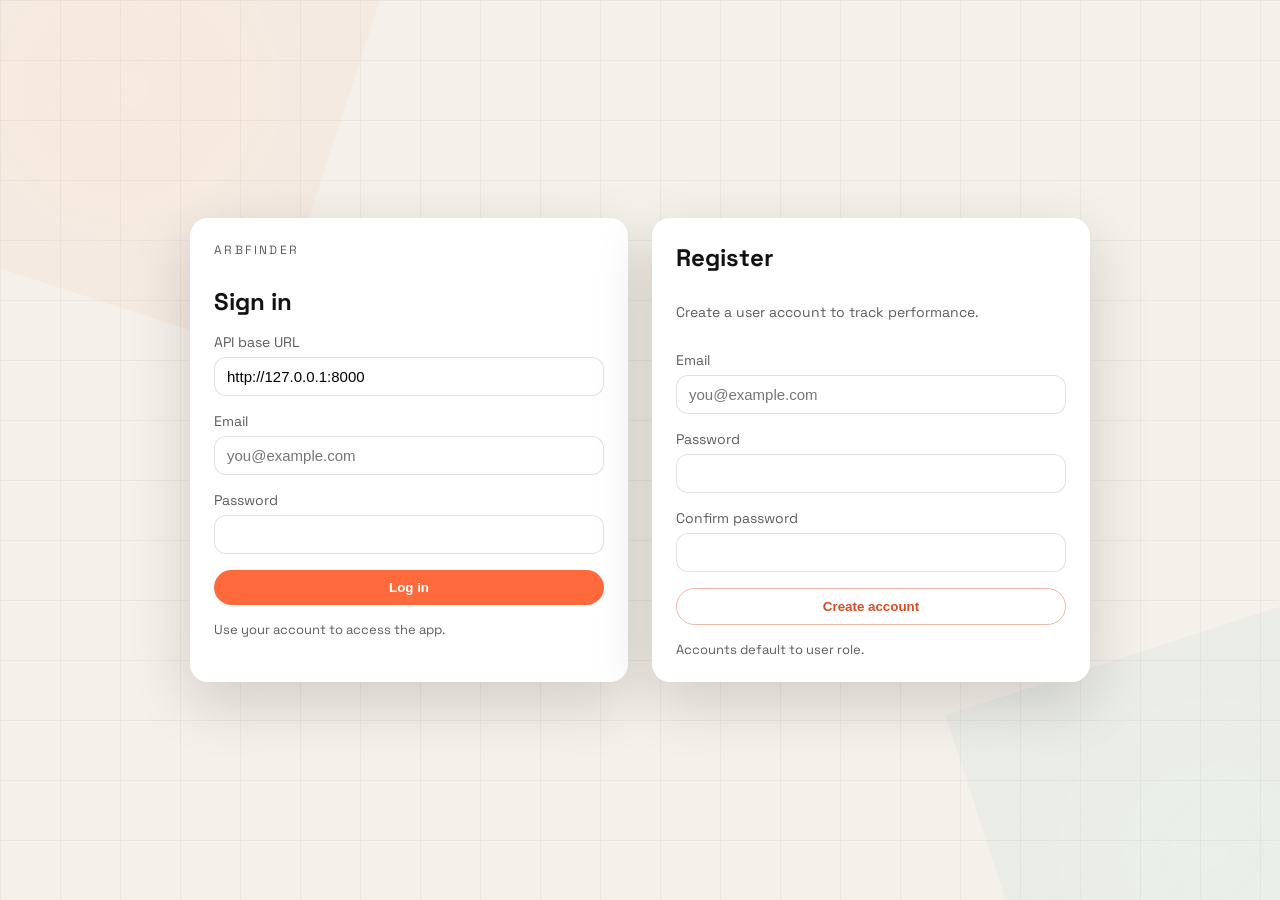
==== frontend/admin.html @ 4b0a1c08 "add render blueprint" ====
<!doctype html>
<html lang="en">
  <head>
    <meta charset="UTF-8" />
    <meta name="viewport" content="width=device-width, initial-scale=1.0" />
    <title>ArbFinder Admin</title>
    <link rel="preconnect" href="https://fonts.googleapis.com" />
    <link rel="preconnect" href="https://fonts.gstatic.com" crossorigin />
    <link
      href="https://fonts.googleapis.com/css2?family=Space+Grotesk:wght@400;500;600;700&display=swap"
      rel="stylesheet"
    />
    <link rel="stylesheet" href="./styles.css" />
  </head>
  <body>
    <div class="backdrop">
      <div class="blob blob--a"></div>
      <div class="blob blob--b"></div>
      <div class="grid-overlay"></div>
    </div>

    <main class="page">
      <header class="hero">
        <div>
          <p class="eyebrow">Admin Console</p>
          <h1>ArbFinder Admin</h1>
          <p class="lede">Trigger data pulls and track feed health in one place.</p>
        </div>
        <div class="hero-card">
          <div class="hero-stat">
            <span>Last refresh</span>
            <strong id="admin-last-refresh">Never</strong>
          </div>
          <div class="hero-stat">
            <span>API status</span>
            <strong id="admin-api-status">Idle</strong>
          </div>
          <div class="hero-stat">
            <span>Signed in as</span>
            <strong id="admin-user-badge">Unknown</strong>
          </div>
          <a class="link" href="./index.html">Back to dashboard</a>
          <a class="link" href="./performance.html">Performance</a>
          <button class="link link--button" id="admin-logout" type="button">
            Log out
          </button>
        </div>
      </header>

      <section class="panel">
        <div class="panel-header">
          <h2>Admin Controls</h2>
          <div class="panel-actions">
            <button class="button button--ghost" id="admin-theme-toggle">
              Toggle theme
            </button>
            <button class="button" id="admin-refresh">Refresh</button>
          </div>
        </div>
        <div class="controls">
          <label class="field">
            <span>API base URL</span>
            <input id="admin-api-base" type="text" value="http://127.0.0.1:8000" />
          </label>
        </div>
      </section>

      <section class="grid">
        <div class="card">
          <div class="card-header">
            <h3>Tasks</h3>
            <button class="button button--ghost" id="auto-arb-toggle">
              Start auto arbitrage
            </button>
          </div>
          <div class="summary">Run controlled backend scripts.</div>
          <div class="progress">
            <div class="progress__label" id="admin-task-status">Idle</div>
            <div class="progress__track">
              <div class="progress__fill" id="admin-task-progress"></div>
            </div>
          </div>
          <div class="summary" id="auto-arb-status">Auto arbitrage is off.</div>
          <div class="summary" id="arb-verify-stats">Verification: n/a</div>
          <div class="table" id="admin-tasks">
            <button class="button" data-task="run_odds_api">Fetch Odds API</button>
            <button class="button" data-task="run_odds_api_arbitrage">
              Fetch Odds API arbitrage
            </button>
            <button class="button" data-task="run_valuebets_smarkets">
              Fetch value bets
            </button>
          </div>
          <div class="log" id="admin-task-log">Ready.</div>
          <div class="notice" id="arb-alert"></div>
        </div>

        <div class="card">
          <div class="card-header">
            <h3>Bookmaker Stats</h3>
          </div>
          <div class="summary" id="admin-stats-summary">No data loaded.</div>
          <div class="table" id="admin-stats-table"></div>
        </div>
      </section>

      <section class="panel">
        <div class="panel-header">
          <h2>User Management</h2>
          <div class="panel-actions">
            <button class="button button--ghost" id="admin-users-refresh">
              Refresh users
            </button>
          </div>
        </div>
        <form class="controls" id="admin-user-form">
          <label class="field">
            <span>Email</span>
            <input id="admin-user-email" type="text" placeholder="user@example.com" />
          </label>
          <label class="field">
            <span>Temporary password</span>
            <input id="admin-user-password" type="text" placeholder="Set a password" />
          </label>
          <label class="field">
            <span>Role</span>
            <select id="admin-user-role">
              <option value="user">User</option>
              <option value="admin">Admin</option>
            </select>
          </label>
          <div class="field field--actions">
            <button class="button" type="submit">Create user</button>
          </div>
        </form>
        <div class="summary" id="admin-users-summary">No users loaded.</div>
        <div class="table" id="admin-users-table"></div>
      </section>

      <section class="panel">
        <div class="panel-header">
          <h2>Odds API Bookmakers</h2>
        </div>
        <div class="summary">
          Free plan allows max 2 bookmakers. Switch between pairs to test.
        </div>
        <form class="controls" id="admin-bookmakers-form">
          <label class="field">
            <span>Bookmakers (comma-separated)</span>
            <input
              id="admin-bookmakers-input"
              type="text"
              placeholder="SvenskaSpel,Bet365"
            />
          </label>
          <label class="field">
            <span>Quick select (max 2)</span>
            <select id="admin-bookmakers-select" multiple>
              <option value="SvenskaSpel">SvenskaSpel</option>
              <option value="Bet365">Bet365</option>
              <option value="ATG SE">ATG SE</option>
              <option value="paf">paf</option>
            </select>
          </label>
          <div class="field field--actions">
            <button class="button" type="submit">Save selection</button>
          </div>
        </form>
        <div class="summary" id="admin-bookmakers-status">No selection loaded.</div>
      </section>
    </main>

    <script src="./admin.js"></script>
  </body>
</html>
---- frontend/styles.css ----
:root {
  color-scheme: light dark;
  --ink: #121212;
  --muted: #5c5c5c;
  --bg: #f5f1ea;
  --card: #ffffff;
  --accent: #ff6a3d;
  --accent-dark: #d74c23;
  --teal: #16a6a3;
  --shadow: 0 20px 60px rgba(19, 14, 10, 0.16);
  --radius: 18px;
}

@media (prefers-color-scheme: dark) {
  :root {
    --ink: #f5f3ef;
    --muted: #b3aea6;
    --bg: #171514;
    --card: #1f1c1a;
    --accent: #ff8a66;
    --accent-dark: #ff6a3d;
    --teal: #29c1bd;
    --shadow: 0 24px 70px rgba(0, 0, 0, 0.45);
  }
}

:root[data-theme="light"] {
  --ink: #121212;
  --muted: #5c5c5c;
  --bg: #f5f1ea;
  --card: #ffffff;
  --accent: #ff6a3d;
  --accent-dark: #d74c23;
  --teal: #16a6a3;
  --shadow: 0 20px 60px rgba(19, 14, 10, 0.16);
}

:root[data-theme="dark"] {
  --ink: #f5f3ef;
  --muted: #b3aea6;
  --bg: #171514;
  --card: #1f1c1a;
  --accent: #ff8a66;
  --accent-dark: #ff6a3d;
  --teal: #29c1bd;
  --shadow: 0 24px 70px rgba(0, 0, 0, 0.45);
}

* {
  box-sizing: border-box;
}

html {
  font-size: 18px;
}

body {
  margin: 0;
  font-family: "Space Grotesk", sans-serif;
  color: var(--ink);
  background: var(--bg);
}

.backdrop {
  position: fixed;
  inset: 0;
  z-index: -1;
  overflow: hidden;
}

.blob {
  position: absolute;
  width: 420px;
  height: 420px;
  filter: blur(0px);
  opacity: 0.22;
}

.blob--a {
  top: -120px;
  left: -80px;
  background: radial-gradient(circle, #ffd0b8 0%, rgba(255, 106, 61, 0.2) 60%);
  transform: rotate(18deg);
}

.blob--b {
  right: -140px;
  bottom: -160px;
  background: radial-gradient(circle, #c2f0e6 0%, rgba(22, 166, 163, 0.2) 60%);
  transform: rotate(-18deg);
}

.grid-overlay {
  position: absolute;
  inset: 0;
  background-image: linear-gradient(
      rgba(18, 18, 18, 0.04) 1px,
      transparent 1px
    ),
    linear-gradient(90deg, rgba(18, 18, 18, 0.04) 1px, transparent 1px);
  background-size: 60px 60px;
}

.page {
  max-width: 1200px;
  margin: 0 auto;
  padding: 48px 24px 80px;
}

.hero {
  display: flex;
  justify-content: space-between;
  align-items: flex-start;
  gap: 32px;
  margin-bottom: 32px;
}

.eyebrow {
  text-transform: uppercase;
  letter-spacing: 0.2em;
  font-size: 12px;
  color: var(--muted);
  margin: 0 0 12px;
}

h1 {
  font-size: clamp(36px, 6vw, 64px);
  margin: 0 0 12px;
}

.lede {
  font-size: 18px;
  color: var(--muted);
  max-width: 520px;
}

.hero-card {
  background: var(--card);
  border-radius: var(--radius);
  padding: 20px 22px;
  box-shadow: var(--shadow);
  min-width: 220px;
}

.hero-stat {
  display: flex;
  flex-direction: column;
  gap: 6px;
  font-size: 14px;
  color: var(--muted);
}

.hero-stat strong {
  color: var(--ink);
  font-size: 18px;
}

.panel {
  background: var(--card);
  border-radius: var(--radius);
  padding: 20px;
  box-shadow: var(--shadow);
  margin-bottom: 28px;
}

.panel-header {
  display: flex;
  align-items: center;
  justify-content: space-between;
  margin-bottom: 16px;
}

.panel-actions {
  display: flex;
  align-items: center;
  gap: 10px;
}

.controls {
  display: grid;
  gap: 16px;
  grid-template-columns: repeat(auto-fit, minmax(180px, 1fr));
}

.field {
  display: flex;
  flex-direction: column;
  gap: 6px;
  font-size: 14px;
  color: var(--muted);
}

.field input[type="text"],
.field input[type="number"],
.field input[type="password"] {
  border: 1px solid rgba(18, 18, 18, 0.12);
  border-radius: 12px;
  padding: 10px 12px;
  font-size: 15px;
  outline: none;
}

.field-input {
  border: 1px solid rgba(18, 18, 18, 0.12);
  border-radius: 10px;
  padding: 8px 10px;
  font-size: 14px;
  outline: none;
}

.field-input--compact {
  width: 120px;
}

.is-hidden {
  display: none;
}

.field-select {
  border: 1px solid rgba(18, 18, 18, 0.12);
  border-radius: 10px;
  padding: 8px 10px;
  font-size: 14px;
  outline: none;
  background: var(--card);
  color: var(--ink);
}

.field select {
  border: 1px solid rgba(18, 18, 18, 0.12);
  border-radius: 12px;
  padding: 8px 12px;
  font-size: 14px;
  background: var(--card);
  outline: none;
}

.field--inline {
  flex-direction: row;
  align-items: center;
  gap: 10px;
}

.field--actions {
  justify-content: flex-end;
  padding-top: 22px;
}

.field input:focus {
  border-color: var(--accent);
  box-shadow: 0 0 0 3px rgba(255, 106, 61, 0.2);
}

.field--checkbox {
  flex-direction: row;
  align-items: center;
  gap: 10px;
  padding-top: 22px;
}

.link {
  display: inline-flex;
  color: var(--accent-dark);
  text-decoration: none;
  font-weight: 600;
  margin-top: 12px;
}

.link:hover {
  text-decoration: underline;
}

.link--button {
  background: transparent;
  border: none;
  padding: 0;
  cursor: pointer;
  font: inherit;
}

.button {
  background: var(--accent);
  color: #fff;
  border: none;
  border-radius: 999px;
  padding: 10px 18px;
  font-weight: 600;
  cursor: pointer;
  transition: transform 0.2s ease, box-shadow 0.2s ease;
}

.button:hover {
  transform: translateY(-1px);
  box-shadow: 0 10px 20px rgba(255, 106, 61, 0.25);
}

.button--ghost {
  background: transparent;
  color: var(--accent-dark);
  border: 1px solid rgba(215, 76, 35, 0.4);
}

@media (prefers-color-scheme: dark) {
  .button--ghost {
    border-color: rgba(255, 138, 102, 0.5);
  }
}

.grid {
  display: grid;
  gap: 24px;
  grid-template-columns: repeat(auto-fit, minmax(320px, 1fr));
}

.card {
  background: var(--card);
  border-radius: var(--radius);
  padding: 20px;
  box-shadow: var(--shadow);
  min-height: 380px;
  display: flex;
  flex-direction: column;
  gap: 16px;
  animation: fadeUp 0.6s ease both;
}

.card:nth-child(2) {
  animation-delay: 0.15s;
}

.card-header {
  display: flex;
  align-items: center;
  justify-content: space-between;
}

.summary {
  font-size: 14px;
  color: var(--muted);
}

.table {
  display: flex;
  flex-direction: column;
  gap: 12px;
}

.row {
  border: 1px solid rgba(18, 18, 18, 0.1);
  border-radius: 12px;
  padding: 12px 14px;
  display: grid;
  gap: 8px;
  grid-template-columns: repeat(auto-fit, minmax(120px, 1fr));
  font-size: 14px;
  position: relative;
}

:root[data-theme="dark"] .row {
  border-color: rgba(255, 255, 255, 0.18);
  box-shadow: 0 0 0 1px rgba(255, 255, 255, 0.04) inset;
}

@media (prefers-color-scheme: dark) {
  :root:not([data-theme="light"]) .row {
    border-color: rgba(255, 255, 255, 0.18);
    box-shadow: 0 0 0 1px rgba(255, 255, 255, 0.04) inset;
  }
}

.row strong {
  font-size: 13px;
  color: var(--muted);
  display: block;
}

.row a {
  color: var(--accent-dark);
  text-decoration: none;
  font-weight: 600;
}

.row a:hover {
  text-decoration: underline;
}

.user-role {
  width: 100%;
  border: 1px solid rgba(18, 18, 18, 0.12);
  border-radius: 10px;
  padding: 6px 10px;
  font-size: 13px;
  background: var(--card);
}

.user-role:disabled {
  opacity: 0.6;
}

.user-active {
  accent-color: var(--accent);
}

.pill {
  background: rgba(22, 166, 163, 0.15);
  color: #0c5352;
  padding: 4px 8px;
  border-radius: 999px;
  font-size: 12px;
  width: fit-content;
}

.meta {
  color: var(--muted);
  font-size: 12px;
  margin-top: 4px;
}

.bet-toggle {
  position: absolute;
  top: 10px;
  right: 12px;
  display: inline-flex;
  align-items: center;
  gap: 6px;
  font-size: 12px;
  color: var(--muted);
}

.bet-toggle input {
  accent-color: var(--accent);
}

.trash-btn {
  position: absolute;
  top: 10px;
  right: 82px;
  border: 1px solid rgba(18, 18, 18, 0.2);
  background: transparent;
  color: var(--muted);
  border-radius: 10px;
  padding: 4px 6px;
  cursor: pointer;
  font-size: 12px;
}

.trash-btn:hover {
  color: var(--ink);
  border-color: rgba(18, 18, 18, 0.35);
}

.restore-btn {
  position: absolute;
  top: 10px;
  right: 82px;
  border: 1px solid rgba(18, 18, 18, 0.2);
  background: transparent;
  color: var(--muted);
  border-radius: 10px;
  padding: 4px 6px;
  cursor: pointer;
  font-size: 12px;
}

.restore-btn:hover {
  color: var(--ink);
  border-color: rgba(18, 18, 18, 0.35);
}

.empty {
  text-align: center;
  padding: 40px 20px;
  color: var(--muted);
}

.log {
  background: rgba(18, 18, 18, 0.06);
  border-radius: 12px;
  padding: 12px 14px;
  font-size: 12px;
  white-space: pre-wrap;
  color: var(--ink);
}

.notice {
  font-size: 13px;
  color: var(--muted);
  border-radius: 12px;
  padding: 10px 12px;
  background: rgba(18, 18, 18, 0.05);
  min-height: 20px;
}

.notice--good {
  color: #0c5352;
  background: rgba(22, 166, 163, 0.15);
}

.progress {
  display: flex;
  flex-direction: column;
  gap: 8px;
  margin: 12px 0 16px;
}

.progress__label {
  font-size: 12px;
  color: var(--muted);
}

.progress__track {
  width: 100%;
  height: 10px;
  background: rgba(18, 18, 18, 0.08);
  border-radius: 999px;
  overflow: hidden;
}

.progress__fill {
  height: 100%;
  width: 0%;
  background: linear-gradient(90deg, var(--teal), var(--accent));
  transition: width 0.3s ease;
}

.chart {
  margin-top: 16px;
  padding: 16px;
  border-radius: 16px;
  background: rgba(18, 18, 18, 0.04);
}

.chart svg {
  width: 100%;
  height: auto;
}

.chart__grid {
  stroke: rgba(18, 18, 18, 0.08);
  stroke-width: 1;
}

.chart__line {
  fill: none;
  stroke: var(--accent);
  stroke-width: 3;
}

.chart__area {
  fill: rgba(255, 106, 61, 0.15);
}

.chart__label {
  font-size: 12px;
  fill: var(--muted);
}

@media (prefers-color-scheme: dark) {
  .progress__track {
    background: rgba(255, 255, 255, 0.08);
  }
}

@media (prefers-color-scheme: dark) {
  .log {
    background: rgba(255, 255, 255, 0.06);
  }
}

@keyframes fadeUp {
  from {
    opacity: 0;
    transform: translateY(18px);
  }
  to {
    opacity: 1;
    transform: translateY(0);
  }
}

@media (max-width: 720px) {
  .hero {
    flex-direction: column;
  }

  .hero-card {
    width: 100%;
  }
}

.auth-shell {
  min-height: 100vh;
  display: flex;
  align-items: center;
  justify-content: center;
  padding: 48px 24px;
}

.auth-grid {
  width: min(900px, 100%);
  display: grid;
  gap: 24px;
  grid-template-columns: repeat(auto-fit, minmax(280px, 1fr));
}

.auth-card {
  background: var(--card);
  border-radius: var(--radius);
  padding: 24px;
  box-shadow: var(--shadow);
  display: flex;
  flex-direction: column;
  gap: 16px;
}

.auth-title {
  font-size: 24px;
  margin: 0;
}

.auth-status {
  font-size: 13px;
  color: var(--muted);
}
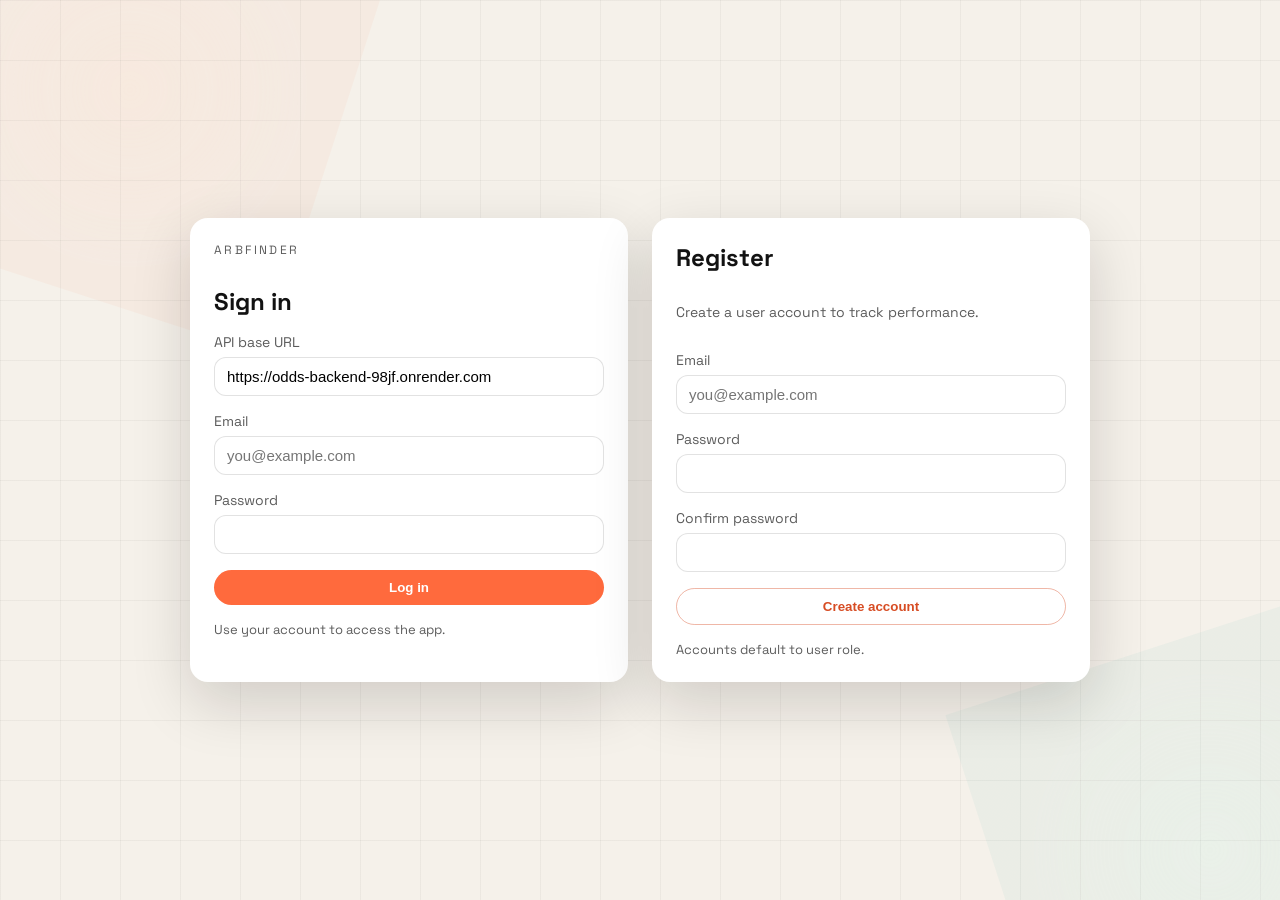
==== commit f49dda5c: "API" ====
--- a/frontend/admin.html
+++ b/frontend/admin.html
@@ -60,7 +60,7 @@
         <div class="controls">
           <label class="field">
             <span>API base URL</span>
-            <input id="admin-api-base" type="text" value="http://127.0.0.1:8000" />
+            <input id="admin-api-base" type="text" value="https://odds-backend-98jf.onrender.com" />
           </label>
         </div>
       </section>
@@ -170,6 +170,7 @@
       </section>
     </main>
 
+    <script src="./config.js"></script>
     <script src="./admin.js"></script>
   </body>
 </html>
